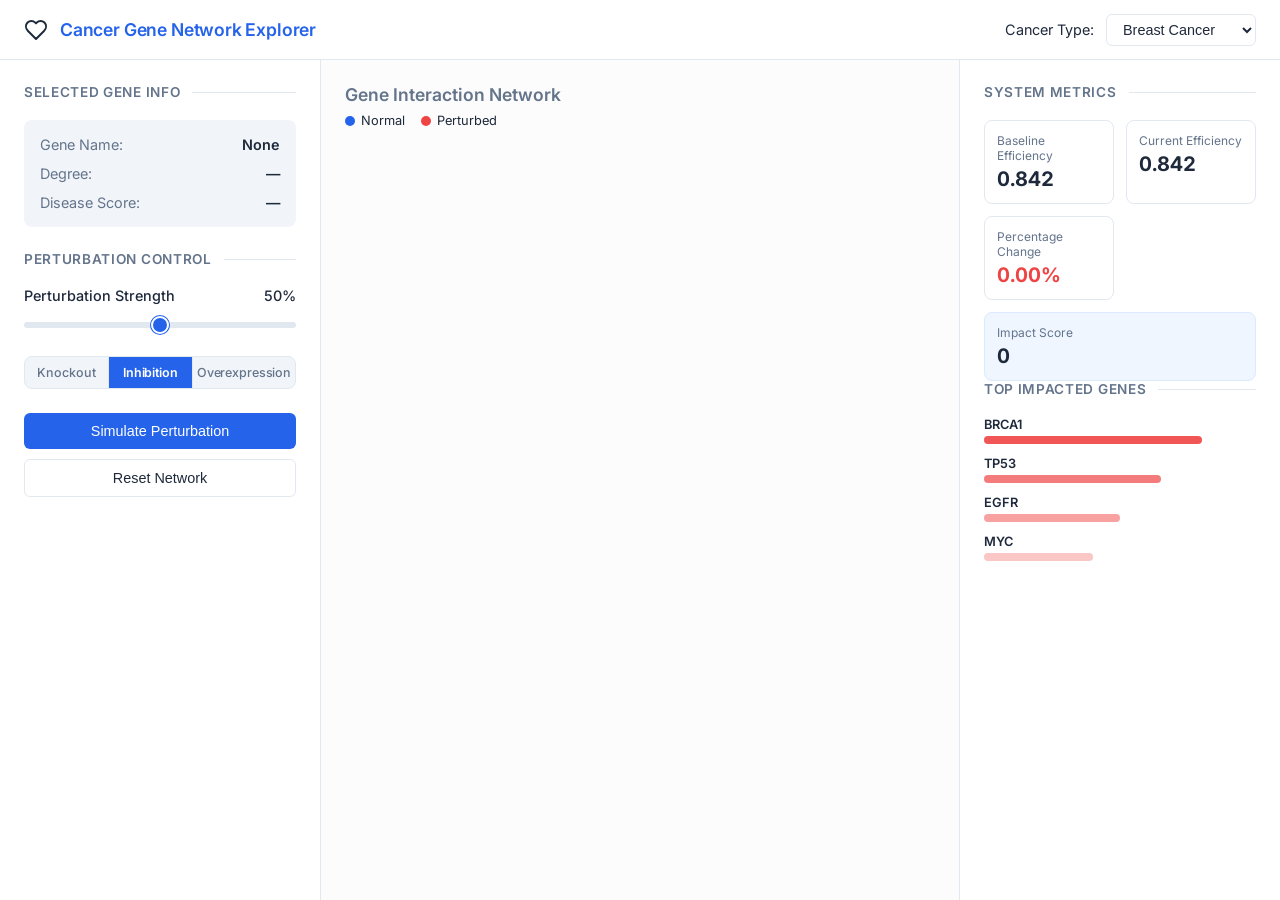
==== Major Project/index.html @ 0decad6a "Initial commit: GeneX breast cancer PPI network app - FastAPI backend + D3 frontend for network pert" ====
<!DOCTYPE html>
<html lang="en">
<head>
    <meta charset="UTF-8">
    <meta name="viewport" content="width=device-width, initial-scale=1.0">
    <title>Cancer Gene Network Explorer | Research Dashboard</title>
    <link rel="preconnect" href="https://fonts.googleapis.com">
    <link rel="preconnect" href="https://fonts.gstatic.com" crossorigin>
    <link href="https://fonts.googleapis.com/css2?family=Inter:wght@300;400;500;600;700&display=swap" rel="stylesheet">
    <link rel="stylesheet" href="style.css">
    <script src="https://d3js.org/d3.v7.min.js"></script>
</head>
<body>
    <header class="top-header">
        <div class="logo-area">
            <svg class="icon" width="24" height="24" viewBox="0 0 24 24" fill="none" stroke="currentColor" stroke-width="2" stroke-linecap="round" stroke-linejoin="round"><path d="M20.42 4.58a5.4 5.4 0 0 0-7.65 0l-.77.78-.77-.78a5.4 5.4 0 0 0-7.65 0C1.46 6.7 1.33 10.28 4 13l8 8 8-8c2.67-2.72 2.54-6.3.42-8.42z"></path></svg>
            <h1>Cancer Gene Network Explorer</h1>
        </div>
        <div class="header-controls">
            <label for="cancer-type">Cancer Type:</label>
            <select id="cancer-type" class="custom-select">
                <option value="breast" selected>Breast Cancer</option>
                <option value="lung">Lung Cancer</option>
                <option value="prostate">Prostate Cancer</option>
                <option value="leukemia">Leukemia</option>
            </select>
        </div>
    </header>

    <main class="dashboard-layout">
        <!-- Left Panel: Control Panel -->
        <aside class="panel left-panel">
            <section class="panel-section">
                <h2 class="section-title">Selected Gene Info</h2>
                <div class="info-card">
                    <div class="info-row">
                        <span class="label">Gene Name:</span>
                        <span id="gene-name" class="value">None</span>
                    </div>
                    <div class="info-row">
                        <span class="label">Degree:</span>
                        <span id="gene-degree" class="value">—</span>
                    </div>
                    <div class="info-row">
                        <span class="label">Disease Score:</span>
                        <span id="gene-score" class="value">—</span>
                    </div>
                </div>
            </section>

            <section class="panel-section">
                <h2 class="section-title">Perturbation Control</h2>
                <div id="slider-group" class="control-group">
                    <div class="slider-header">
                        <label for="strength-slider">Perturbation Strength</label>
                        <span id="slider-value">50%</span>
                    </div>
                    <input type="range" id="strength-slider" min="0" max="100" value="50" class="styled-slider">
                </div>

                <!-- Perturbation Type Toggle -->
                <div class="control-group">
                    <div class="perturb-toggle">
                        <button class="perturb-btn" data-type="knockout">Knockout</button>
                        <button class="perturb-btn active" data-type="inhibition">Inhibition</button>
                        <button class="perturb-btn" data-type="overexpression">Overexpression</button>
                    </div>
                </div>

                <div class="button-group">
                    <button id="btn-simulate" class="btn btn-primary">Simulate Perturbation</button>
                    <button id="btn-reset" class="btn btn-outline">Reset Network</button>
                </div>
            </section>
        </aside>

        <!-- Center Panel: Visualization Area -->
        <section class="panel center-panel">
            <div id="network-container">
                <div class="viz-header">
                    <span class="viz-title">Gene Interaction Network</span>
                    <div class="viz-legend">
                        <span class="legend-item"><span class="node-dot blue"></span> Normal</span>
                        <span class="legend-item"><span class="node-dot red"></span> Perturbed</span>
                    </div>
                </div>
                <!-- SVG injected by D3 -->
                <svg id="network-svg"></svg>
            </div>
        </section>

        <!-- Right Panel: Metrics Panel -->
        <aside class="panel right-panel">
            <section class="panel-section">
                <h2 class="section-title">System Metrics</h2>
                <div class="metrics-grid">
                    <div class="metric-card">
                        <span class="metric-label">Baseline Efficiency</span>
                        <span id="metric-baseline" class="metric-value">0.842</span>
                    </div>
                    <div class="metric-card">
                        <span class="metric-label">Current Efficiency</span>
                        <span id="metric-current" class="metric-value">0.842</span>
                    </div>
                    <div class="metric-card">
                        <span class="metric-label">Percentage Change</span>
                        <span id="metric-change" class="metric-value highlight">0.00%</span>
                    </div>
                    <div class="metric-card info-box">
                        <span class="metric-label">Impact Score</span>
                        <span id="metric-impact" class="metric-value">0</span>
                    </div>
                </div>
            </section>

            <section class="panel-section">
                <h2 class="section-title">Top Impacted Genes</h2>
                <div id="impact-chart-container">
                    <!-- Chart injected by script -->
                    <div class="chart-placeholder">
                        <div class="bar-row"><span>BRCA1</span> <div class="bar" style="width: 80%"></div></div>
                        <div class="bar-row"><span>TP53</span> <div class="bar" style="width: 65%"></div></div>
                        <div class="bar-row"><span>EGFR</span> <div class="bar" style="width: 50%"></div></div>
                        <div class="bar-row"><span>MYC</span> <div class="bar" style="width: 40%"></div></div>
                    </div>
                </div>
            </section>
        </aside>
    </main>

    <script src="app.js"></script>
</body>
</html>
---- Major Project/style.css ----
:root {
    --bg-primary: #f8fafc;
    --surface: #ffffff;
    --text-main: #1e293b;
    --text-muted: #64748b;
    --border: #e2e8f0;
    --primary: #2563eb;
    --primary-hover: #1d4ed8;
    --accent: #ef4444;
    --accent-glow: rgba(239, 68, 68, 0.1);
    --shadow-sm: 0 1px 2px 0 rgb(0 0 0 / 0.05);
    --shadow-md: 0 4px 6px -1px rgb(0 0 0 / 0.1);
    --font-inter: 'Inter', sans-serif;
}

* {
    margin: 0;
    padding: 0;
    box-sizing: border-box;
}

body {
    background-color: var(--bg-primary);
    color: var(--text-main);
    font-family: var(--font-inter);
    height: 100vh;
    display: flex;
    flex-direction: column;
    overflow: hidden;
}

/* Header */
.top-header {
    height: 60px;
    background: var(--surface);
    border-bottom: 1px solid var(--border);
    display: flex;
    align-items: center;
    justify-content: space-between;
    padding: 0 24px;
    z-index: 10;
}

.logo-area {
    display: flex;
    align-items: center;
    gap: 12px;
}

.logo-area h1 {
    font-size: 1.1rem;
    font-weight: 600;
    letter-spacing: -0.01em;
    color: var(--primary);
}

.header-controls {
    display: flex;
    align-items: center;
    gap: 12px;
    font-size: 0.9rem;
}

.custom-select {
    padding: 6px 12px;
    border: 1px solid var(--border);
    border-radius: 6px;
    background-color: var(--surface);
    font-size: 0.9rem;
    color: var(--text-main);
    outline: none;
    cursor: pointer;
}

/* Main Layout */
.dashboard-layout {
    flex: 1;
    display: grid;
    grid-template-columns: 320px 1fr 320px;
    gap: 1px;
    background-color: var(--border);
}

.panel {
    background-color: var(--surface);
    height: 100%;
    overflow-y: auto;
    padding: 24px;
}

/* Panel Typography */
.section-title {
    font-size: 0.85rem;
    text-transform: uppercase;
    letter-spacing: 0.05em;
    color: var(--text-muted);
    font-weight: 600;
    margin-bottom: 20px;
    display: flex;
    align-items: center;
}

.section-title::after {
    content: '';
    flex: 1;
    height: 1px;
    background: var(--border);
    margin-left: 12px;
}

/* Left Panel */
.info-card {
    background: #f1f5f9;
    border-radius: 8px;
    padding: 16px;
    margin-bottom: 24px;
}

.info-row {
    display: flex;
    justify-content: space-between;
    margin-bottom: 12px;
    font-size: 0.9rem;
}

.info-row:last-child {
    margin-bottom: 0;
}

.info-row .label {
    color: var(--text-muted);
}

.info-row .value {
    font-weight: 600;
}

/* Form Elements */
.control-group {
    margin-bottom: 24px;
}

.slider-header {
    display: flex;
    justify-content: space-between;
    margin-bottom: 8px;
    font-size: 0.9rem;
    font-weight: 500;
}

.styled-slider {
    width: 100%;
    height: 6px;
    background: #e2e8f0;
    border-radius: 3px;
    appearance: none;
    outline: none;
}

.styled-slider::-webkit-slider-thumb {
    appearance: none;
    width: 18px;
    height: 18px;
    background: var(--primary);
    border-radius: 50%;
    cursor: pointer;
    border: 2px solid white;
    box-shadow: 0 0 0 1px var(--primary);
}

.button-group {
    display: flex;
    flex-direction: column;
    gap: 10px;
}

.btn {
    padding: 10px 16px;
    border-radius: 6px;
    font-size: 0.9rem;
    font-weight: 500;
    cursor: pointer;
    transition: all 0.2s;
    border: none;
}

.btn-primary {
    background-color: var(--primary);
    color: white;
}

.btn-primary:hover {
    background-color: var(--primary-hover);
}

.btn-outline {
    background: transparent;
    border: 1px solid var(--border);
    color: var(--text-main);
}

.btn-outline:hover {
    background: #f1f5f9;
}

/* Center Panel (Visualization) */
.center-panel {
    background-color: #fcfcfc;
    padding: 0;
    position: relative;
    overflow: hidden;
}

#network-container {
    width: 100%;
    height: 100%;
    position: relative;
}

.viz-header {
    position: absolute;
    top: 24px;
    left: 24px;
    pointer-events: none;
}

.viz-title {
    display: block;
    font-size: 1.1rem;
    font-weight: 600;
    color: var(--text-muted);
}

.viz-legend {
    display: flex;
    gap: 16px;
    margin-top: 8px;
    font-size: 0.8rem;
}

.legend-item {
    display: flex;
    align-items: center;
    gap: 6px;
}

.node-dot {
    width: 10px;
    height: 10px;
    border-radius: 50%;
}

.node-dot.blue { background: var(--primary); }
.node-dot.red { background: var(--accent); }

#network-svg {
    width: 100%;
    height: 100%;
}

/* Right Panel Metrics */
.metrics-grid {
    display: grid;
    grid-template-columns: 1fr 1fr;
    gap: 12px;
}

.metric-card {
    background: var(--surface);
    border: 1px solid var(--border);
    padding: 12px;
    border-radius: 8px;
    display: flex;
    flex-direction: column;
}

.metric-label {
    font-size: 0.75rem;
    color: var(--text-muted);
    margin-bottom: 4px;
}

.metric-value {
    font-size: 1.25rem;
    font-weight: 700;
    font-variant-numeric: tabular-nums;
}

.metric-value.highlight {
    color: var(--accent);
}

.info-box {
    grid-column: span 2;
    background: #eff6ff;
    border-color: #dbeafe;
}

/* Chart */
.bar-row {
    display: flex;
    flex-direction: column;
    gap: 4px;
    margin-bottom: 12px;
    font-size: 0.8rem;
}

.bar-row span {
    font-weight: 600;
}

.bar {
    height: 8px;
    background: #cbd5e1;
    border-radius: 4px;
    transition: width 0.5s ease-out;
}

.bar-row:nth-child(1) .bar { background: var(--accent); opacity: 0.9; }
.bar-row:nth-child(2) .bar { background: var(--accent); opacity: 0.7; }
.bar-row:nth-child(3) .bar { background: var(--accent); opacity: 0.5; }
.bar-row:nth-child(4) .bar { background: var(--accent); opacity: 0.3; }

/* Scrollbar */
::-webkit-scrollbar {
    width: 6px;
}
::-webkit-scrollbar-track {
    background: transparent;
}
::-webkit-scrollbar-thumb {
    background: #e2e8f0;
    border-radius: 10px;
}
::-webkit-scrollbar-thumb:hover {
    background: #cbd5e1;
}

/* ── Perturbation Type Toggle ──────────────────────────────── */
.perturb-toggle {
    display: flex;
    gap: 0;
    border-radius: 8px;
    overflow: hidden;
    border: 1px solid var(--border);
    background: #f1f5f9;
    width: 100%;
}

.perturb-btn {
    flex: 1;
    padding: 8px 4px;
    font-size: 0.78rem;
    font-weight: 500;
    font-family: var(--font-inter);
    border: none;
    background: transparent;
    color: var(--text-muted);
    cursor: pointer;
    transition: background 0.2s, color 0.2s;
    white-space: nowrap;
    letter-spacing: -0.01em;
}

.perturb-btn:not(:last-child) {
    border-right: 1px solid var(--border);
}

.perturb-btn:hover:not(.active) {
    background: #e2e8f0;
    color: var(--text-main);
}

.perturb-btn.active {
    background: var(--primary);
    color: #ffffff;
    font-weight: 600;
}

/* ── Inline simulation error ───────────────────────────────── */
#simulate-error {
    color: #ef4444;
    font-size: 0.8rem;
    margin-top: 6px;
    padding: 6px 10px;
    background: rgba(239,68,68,0.06);
    border-radius: 6px;
    border-left: 3px solid #ef4444;
}

/* ── D3 node labels ────────────────────────────────────────── */
.node-label {
    user-select: none;
    pointer-events: none;
    font-family: var(--font-inter);
}
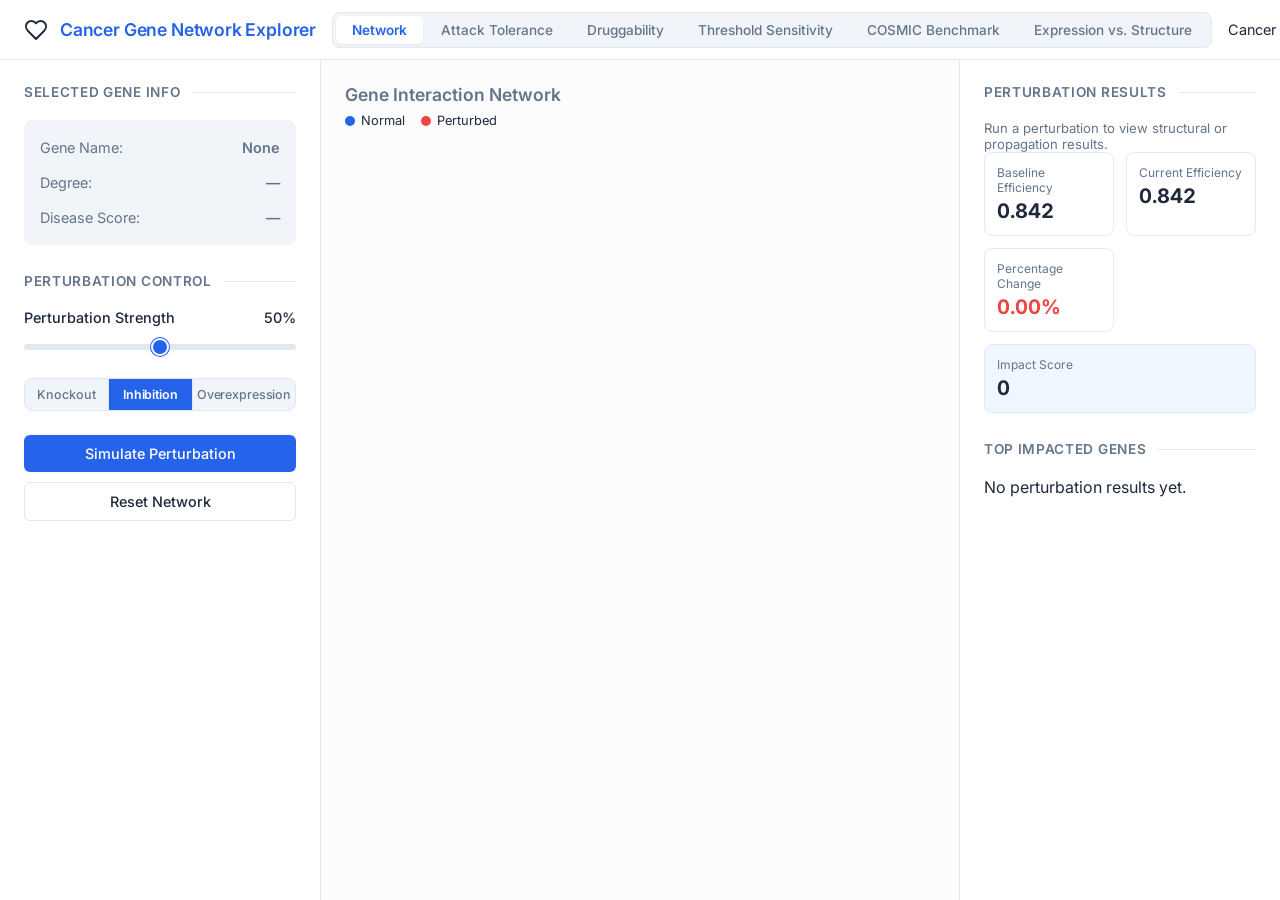
==== commit fca78eda: "Add GenX validation analysis and project updates" ====
--- a/Major Project/index.html
+++ b/Major Project/index.html
@@ -4,6 +4,7 @@
     <meta charset="UTF-8">
     <meta name="viewport" content="width=device-width, initial-scale=1.0">
     <title>Cancer Gene Network Explorer | Research Dashboard</title>
+    <meta name="description" content="Interactive breast cancer PPI network explorer with perturbation analysis, attack tolerance simulation, and druggability assessment.">
     <link rel="preconnect" href="https://fonts.googleapis.com">
     <link rel="preconnect" href="https://fonts.gstatic.com" crossorigin>
     <link href="https://fonts.googleapis.com/css2?family=Inter:wght@300;400;500;600;700&display=swap" rel="stylesheet">
@@ -16,6 +17,14 @@
             <svg class="icon" width="24" height="24" viewBox="0 0 24 24" fill="none" stroke="currentColor" stroke-width="2" stroke-linecap="round" stroke-linejoin="round"><path d="M20.42 4.58a5.4 5.4 0 0 0-7.65 0l-.77.78-.77-.78a5.4 5.4 0 0 0-7.65 0C1.46 6.7 1.33 10.28 4 13l8 8 8-8c2.67-2.72 2.54-6.3.42-8.42z"></path></svg>
             <h1>Cancer Gene Network Explorer</h1>
         </div>
+        <nav class="main-tabs" role="tablist" aria-label="Dashboard sections">
+            <button id="tab-network"    class="tab-btn active"  role="tab" aria-selected="true"  aria-controls="view-network">Network</button>
+            <button id="tab-tolerance" class="tab-btn"          role="tab" aria-selected="false" aria-controls="view-tolerance">Attack Tolerance</button>
+            <button id="tab-druggable" class="tab-btn"          role="tab" aria-selected="false" aria-controls="view-druggable">Druggability</button>
+            <button id="tab-threshold" class="tab-btn"          role="tab" aria-selected="false" aria-controls="view-threshold">Threshold Sensitivity</button>
+            <button id="tab-cosmic"    class="tab-btn"          role="tab" aria-selected="false" aria-controls="view-cosmic">COSMIC Benchmark</button>
+            <button id="tab-expression" class="tab-btn"         role="tab" aria-selected="false" aria-controls="view-expression">Expression vs. Structure</button>
+        </nav>
         <div class="header-controls">
             <label for="cancer-type">Cancer Type:</label>
             <select id="cancer-type" class="custom-select">
@@ -27,105 +36,387 @@
         </div>
     </header>
 
-    <main class="dashboard-layout">
-        <!-- Left Panel: Control Panel -->
-        <aside class="panel left-panel">
-            <section class="panel-section">
-                <h2 class="section-title">Selected Gene Info</h2>
-                <div class="info-card">
-                    <div class="info-row">
-                        <span class="label">Gene Name:</span>
-                        <span id="gene-name" class="value">None</span>
-                    </div>
-                    <div class="info-row">
-                        <span class="label">Degree:</span>
-                        <span id="gene-degree" class="value">—</span>
-                    </div>
-                    <div class="info-row">
-                        <span class="label">Disease Score:</span>
-                        <span id="gene-score" class="value">—</span>
-                    </div>
-                </div>
-            </section>
-
-            <section class="panel-section">
-                <h2 class="section-title">Perturbation Control</h2>
-                <div id="slider-group" class="control-group">
-                    <div class="slider-header">
-                        <label for="strength-slider">Perturbation Strength</label>
-                        <span id="slider-value">50%</span>
-                    </div>
-                    <input type="range" id="strength-slider" min="0" max="100" value="50" class="styled-slider">
-                </div>
-
-                <!-- Perturbation Type Toggle -->
-                <div class="control-group">
-                    <div class="perturb-toggle">
-                        <button class="perturb-btn" data-type="knockout">Knockout</button>
-                        <button class="perturb-btn active" data-type="inhibition">Inhibition</button>
-                        <button class="perturb-btn" data-type="overexpression">Overexpression</button>
-                    </div>
-                </div>
-
-                <div class="button-group">
-                    <button id="btn-simulate" class="btn btn-primary">Simulate Perturbation</button>
-                    <button id="btn-reset" class="btn btn-outline">Reset Network</button>
-                </div>
-            </section>
-        </aside>
-
-        <!-- Center Panel: Visualization Area -->
-        <section class="panel center-panel">
-            <div id="network-container">
-                <div class="viz-header">
-                    <span class="viz-title">Gene Interaction Network</span>
-                    <div class="viz-legend">
-                        <span class="legend-item"><span class="node-dot blue"></span> Normal</span>
-                        <span class="legend-item"><span class="node-dot red"></span> Perturbed</span>
-                    </div>
-                </div>
-                <!-- SVG injected by D3 -->
-                <svg id="network-svg"></svg>
-            </div>
-        </section>
-
-        <!-- Right Panel: Metrics Panel -->
-        <aside class="panel right-panel">
-            <section class="panel-section">
-                <h2 class="section-title">System Metrics</h2>
-                <div class="metrics-grid">
-                    <div class="metric-card">
-                        <span class="metric-label">Baseline Efficiency</span>
-                        <span id="metric-baseline" class="metric-value">0.842</span>
-                    </div>
-                    <div class="metric-card">
-                        <span class="metric-label">Current Efficiency</span>
-                        <span id="metric-current" class="metric-value">0.842</span>
-                    </div>
-                    <div class="metric-card">
-                        <span class="metric-label">Percentage Change</span>
-                        <span id="metric-change" class="metric-value highlight">0.00%</span>
-                    </div>
-                    <div class="metric-card info-box">
-                        <span class="metric-label">Impact Score</span>
-                        <span id="metric-impact" class="metric-value">0</span>
-                    </div>
-                </div>
-            </section>
-
-            <section class="panel-section">
-                <h2 class="section-title">Top Impacted Genes</h2>
-                <div id="impact-chart-container">
-                    <!-- Chart injected by script -->
-                    <div class="chart-placeholder">
-                        <div class="bar-row"><span>BRCA1</span> <div class="bar" style="width: 80%"></div></div>
-                        <div class="bar-row"><span>TP53</span> <div class="bar" style="width: 65%"></div></div>
-                        <div class="bar-row"><span>EGFR</span> <div class="bar" style="width: 50%"></div></div>
-                        <div class="bar-row"><span>MYC</span> <div class="bar" style="width: 40%"></div></div>
-                    </div>
-                </div>
-            </section>
-        </aside>
+    <main class="dashboard-main">
+
+        <!-- ═══════════════════════════════════════════════════════════ -->
+        <!-- VIEW 1: Network / Perturbation (existing)                  -->
+        <!-- ═══════════════════════════════════════════════════════════ -->
+        <div id="view-network" class="view-pane active">
+            <div class="dashboard-layout">
+                <!-- Left Panel: Control Panel -->
+                <aside class="panel left-panel">
+                    <section class="panel-section">
+                        <h2 class="section-title">Selected Gene Info</h2>
+                        <div class="info-card">
+                            <div class="info-row">
+                                <span class="label">Gene Name:</span>
+                                <span id="gene-name" class="value">None</span>
+                            </div>
+                            <div class="info-row">
+                                <span class="label">Degree:</span>
+                                <span id="gene-degree" class="value">—</span>
+                            </div>
+                            <div class="info-row">
+                                <span class="label">Disease Score:</span>
+                                <span id="gene-score" class="value">—</span>
+                            </div>
+                        </div>
+                    </section>
+
+                    <section class="panel-section">
+                        <h2 class="section-title">Perturbation Control</h2>
+                        <div id="slider-group" class="control-group">
+                            <div class="slider-header">
+                                <label for="strength-slider">Perturbation Strength</label>
+                                <span id="slider-value">50%</span>
+                            </div>
+                            <input type="range" id="strength-slider" min="0" max="100" value="50" class="styled-slider">
+                        </div>
+
+                        <div class="control-group">
+                            <div class="perturb-toggle">
+                                <button class="perturb-btn" data-type="knockout">Knockout</button>
+                                <button class="perturb-btn active" data-type="inhibition">Inhibition</button>
+                                <button class="perturb-btn" data-type="overexpression">Overexpression</button>
+                            </div>
+                        </div>
+
+                        <div class="button-group">
+                            <button id="btn-simulate" class="btn btn-primary">Simulate Perturbation</button>
+                            <button id="btn-reset" class="btn btn-outline">Reset Network</button>
+                        </div>
+                    </section>
+                </aside>
+
+                <!-- Center Panel: Visualization Area -->
+                <section class="panel center-panel">
+                    <div id="network-container">
+                        <div class="viz-header">
+                            <span class="viz-title">Gene Interaction Network</span>
+                            <div class="viz-legend">
+                                <span class="legend-item"><span class="node-dot blue"></span> Normal</span>
+                                <span class="legend-item"><span class="node-dot red"></span> Perturbed</span>
+                            </div>
+                        </div>
+                        <!-- SVG injected by D3 -->
+                        <svg id="network-svg"></svg>
+                    </div>
+                </section>
+
+                <!-- Right Panel: Metrics Panel -->
+                <aside class="panel right-panel">
+                    <section class="panel-section">
+                        <h2 id="perturbation-results-title" class="section-title">Perturbation Results</h2>
+                        <p id="perturbation-results-note" class="analysis-subtitle">Run a perturbation to view structural or propagation results.</p>
+                        <div class="metrics-grid">
+                            <div class="metric-card">
+                                <span id="metric-baseline-label" class="metric-label">Baseline Efficiency</span>
+                                <span id="metric-baseline" class="metric-value">0.842</span>
+                            </div>
+                            <div class="metric-card">
+                                <span id="metric-current-label" class="metric-label">Current Efficiency</span>
+                                <span id="metric-current" class="metric-value">0.842</span>
+                            </div>
+                            <div class="metric-card">
+                                <span id="metric-change-label" class="metric-label">Percentage Change</span>
+                                <span id="metric-change" class="metric-value highlight">0.00%</span>
+                            </div>
+                            <div class="metric-card info-box">
+                                <span id="metric-impact-label" class="metric-label">Impact Score</span>
+                                <span id="metric-impact" class="metric-value">0</span>
+                            </div>
+                        </div>
+                    </section>
+
+                    <section class="panel-section">
+                        <h2 id="impact-chart-title" class="section-title">Top Impacted Genes</h2>
+                        <div id="impact-chart-container">
+                            <p class="chart-placeholder">No perturbation results yet.</p>
+                        </div>
+                    </section>
+                </aside>
+            </div>
+        </div>
+
+        <!-- ═══════════════════════════════════════════════════════════ -->
+        <!-- VIEW 2: Attack Tolerance                                   -->
+        <!-- ═══════════════════════════════════════════════════════════ -->
+        <div id="view-tolerance" class="view-pane" aria-hidden="true">
+            <div class="analysis-layout">
+                <!-- Controls sidebar -->
+                <aside class="analysis-sidebar panel">
+                    <section class="panel-section">
+                        <h2 class="section-title">Removal Strategy</h2>
+                        <div class="perturb-toggle strategy-toggle" id="strategy-toggle">
+                            <button class="perturb-btn active" data-strategy="degree"      id="strat-degree">Degree</button>
+                            <button class="perturb-btn"        data-strategy="betweenness" id="strat-betweenness">Betweenness</button>
+                            <button class="perturb-btn"        data-strategy="random"      id="strat-random">Random</button>
+                        </div>
+                    </section>
+
+                    <section class="panel-section">
+                        <h2 class="section-title">Y-Axis Metric</h2>
+                        <div class="perturb-toggle" id="metric-toggle">
+                            <button class="perturb-btn active" data-metric="efficiency"   id="metric-eff">Efficiency</button>
+                            <button class="perturb-btn"        data-metric="lcc_fraction" id="metric-lcc">LCC Fraction</button>
+                        </div>
+                    </section>
+
+                    <section class="panel-section">
+                        <h2 class="section-title">About This Chart</h2>
+                        <div class="info-card tol-caption">
+                            <p>Measures how network <strong>global efficiency</strong> and <strong>largest connected component (LCC)</strong> degrade as nodes are progressively removed.</p>
+                            <p style="margin-top:10px;">Targeted removal (degree/betweenness) degrades the network faster than random removal in <strong>scale-free networks</strong> — a hallmark of biological PPI networks.</p>
+                            <p style="margin-top:10px;">The <strong>shaded band</strong> (random strategy only) shows mean ± 1 std across simulation runs.</p>
+                        </div>
+                    </section>
+                </aside>
+
+                <!-- Chart area -->
+                <section class="panel analysis-main">
+                    <div class="viz-header-bar">
+                        <div>
+                            <span class="analysis-title" id="tol-chart-title">Attack Tolerance — Degree Removal</span>
+                            <span class="analysis-subtitle" id="tol-chart-subtitle">Global efficiency vs. fraction of nodes removed</span>
+                        </div>
+                        <div id="tol-legend" class="chart-legend"></div>
+                    </div>
+                    <div id="tol-loading" class="loading-state" style="display:none;">
+                        <div class="spinner"></div><span>Loading…</span>
+                    </div>
+                    <div id="tol-error" class="error-banner" style="display:none;"></div>
+                    <div id="tol-chart" class="chart-area"></div>
+                </section>
+            </div>
+        </div>
+
+        <!-- ═══════════════════════════════════════════════════════════ -->
+        <!-- VIEW 3: Druggability / Open Targets                        -->
+        <!-- ═══════════════════════════════════════════════════════════ -->
+        <div id="view-druggable" class="view-pane" aria-hidden="true">
+            <div class="analysis-layout">
+                <!-- Controls sidebar -->
+                <aside class="analysis-sidebar panel">
+                    <section class="panel-section">
+                        <h2 class="section-title">Analysis Settings</h2>
+                        <div class="control-group">
+                            <div class="slider-header">
+                                <label for="topn-slider">Top N Genes</label>
+                                <span id="topn-value">20</span>
+                            </div>
+                            <input type="range" id="topn-slider" min="5" max="34" value="20" step="1" class="styled-slider">
+                        </div>
+                        <button id="btn-load-druggable" class="btn btn-primary" style="width:100%;">Load Analysis</button>
+                    </section>
+
+                    <section class="panel-section">
+                        <h2 class="section-title">Data Source</h2>
+                        <div class="info-card tol-caption">
+                            <p>Drug interaction data sourced from <strong>DGIdb</strong> (Drug-Gene Interaction database).</p>
+                            <p style="margin-top:10px;">Gene ranking uses the network's structural impact score (knockout efficiency drop).</p>
+                        </div>
+                    </section>
+                </aside>
+
+                <!-- Main content -->
+                <section class="panel analysis-main drug-main">
+                    <div id="drug-loading" class="loading-state" style="display:none;">
+                        <div class="spinner"></div><span>Loading druggability data…</span>
+                    </div>
+                    <div id="drug-error" class="error-banner" style="display:none;"></div>
+
+                    <!-- Methodology note banner -->
+                    <div id="drug-methodology-note" class="methodology-banner" style="display:none;"></div>
+
+                    <!-- Sub-tabs -->
+                    <div id="drug-content" style="display:none;">
+                        <div class="drug-subtabs">
+                            <button class="drug-subtab active" id="subtab-druggable" data-target="drug-table-druggable">
+                                <svg width="14" height="14" viewBox="0 0 24 24" fill="none" stroke="currentColor" stroke-width="2"><path d="M9 12l2 2 4-4m6 2a9 9 0 11-18 0 9 9 0 0118 0z"/></svg>
+                                Genes with Known Drug Interactions
+                                <span class="subtab-count" id="count-druggable">—</span>
+                            </button>
+                            <button class="drug-subtab" id="subtab-open" data-target="drug-table-open">
+                                <svg width="14" height="14" viewBox="0 0 24 24" fill="none" stroke="currentColor" stroke-width="2"><circle cx="12" cy="12" r="10"/><path d="M12 8v4m0 4h.01"/></svg>
+                                High-Impact Genes Without Known Drug Interactions
+                                <span class="subtab-count" id="count-open">—</span>
+                            </button>
+                        </div>
+
+                        <div id="drug-table-druggable" class="drug-table-panel">
+                            <div id="druggable-table-body"></div>
+                        </div>
+                        <div id="drug-table-open" class="drug-table-panel" style="display:none;">
+                            <div class="open-targets-notice">
+                                <svg width="16" height="16" viewBox="0 0 24 24" fill="none" stroke="currentColor" stroke-width="2"><circle cx="12" cy="12" r="10"/><path d="M12 8v4m0 4h.01"/></svg>
+                                These genes rank highly by network impact but were <strong>not found in the imported DGIdb dataset</strong>.
+                                This does <strong>not</strong> mean they are undruggable — they may have drug interactions not yet captured in DGIdb, or may be strong candidates for novel therapeutic targeting.
+                            </div>
+                            <div id="open-table-body"></div>
+                        </div>
+                    </div>
+                </section>
+            </div>
+        </div>
+
+        <!-- ═══════════════════════════════════════════════════════════ -->
+        <!-- VIEW 4: Threshold Sensitivity                              -->
+        <!-- ═══════════════════════════════════════════════════════════ -->
+        <div id="view-threshold" class="view-pane" aria-hidden="true">
+            <div class="analysis-layout">
+                <aside class="analysis-sidebar panel">
+                    <section class="panel-section">
+                        <h2 class="section-title">Y-Axis Metric</h2>
+                        <div class="perturb-toggle" id="thresh-metric-toggle">
+                            <button class="perturb-btn active" data-tmetric="edge_count">Edges</button>
+                            <button class="perturb-btn"        data-tmetric="node_count">Nodes</button>
+                            <button class="perturb-btn"        data-tmetric="density">Density</button>
+                            <button class="perturb-btn"        data-tmetric="mean_degree">Degree</button>
+                        </div>
+                    </section>
+                    <section class="panel-section">
+                        <h2 class="section-title">About</h2>
+                        <div class="info-card tol-caption">
+                            <p>Shows how network structure changes as the STRING confidence threshold rises. Higher thresholds retain only the most confident interactions, producing sparser but more reliable graphs.</p>
+                            <p style="margin-top:10px;">The <strong>Jaccard chart</strong> shows how similar each threshold's gene set is to the <em>shipping threshold</em> (t=700). A Jaccard of 1.0 means identical edges.</p>
+                            <p style="margin-top:10px;">The <strong>status table</strong> flags any threshold that produced a degraded or empty graph.</p>
+                        </div>
+                    </section>
+                </aside>
+
+                <section class="panel analysis-main">
+                    <div class="viz-header-bar">
+                        <div>
+                            <span class="analysis-title">Threshold Sensitivity Analysis</span>
+                            <span class="analysis-subtitle">STRING confidence threshold vs. network topology metrics</span>
+                        </div>
+                    </div>
+                    <div id="thresh-loading" class="loading-state" style="display:none;"><div class="spinner"></div><span>Loading…</span></div>
+                    <div id="thresh-error" class="error-banner" style="display:none;"></div>
+                    <div id="thresh-content" style="display:none;">
+                        <div id="thresh-main-chart" class="chart-area" style="min-height:240px;"></div>
+                        <div class="thresh-two-col">
+                            <div>
+                                <p class="chart-section-label">Jaccard similarity vs. shipping threshold (t=700)</p>
+                                <div id="thresh-jaccard-chart" class="chart-area" style="min-height:180px;"></div>
+                            </div>
+                            <div>
+                                <p class="chart-section-label">Threshold status summary</p>
+                                <div id="thresh-status-table"></div>
+                            </div>
+                        </div>
+                    </div>
+                </section>
+            </div>
+        </div>
+
+        <!-- ═══════════════════════════════════════════════════════════ -->
+        <!-- VIEW 5: COSMIC Benchmark                                   -->
+        <!-- ═══════════════════════════════════════════════════════════ -->
+        <div id="view-cosmic" class="view-pane" aria-hidden="true">
+            <div class="analysis-layout">
+                <aside class="analysis-sidebar panel">
+                    <section class="panel-section">
+                        <h2 class="section-title">Metric</h2>
+                        <div class="perturb-toggle" id="cosmic-metric-toggle">
+                            <button class="perturb-btn active" data-cmetric="f1">F1 Score</button>
+                            <button class="perturb-btn"        data-cmetric="precision">Precision</button>
+                            <button class="perturb-btn"        data-cmetric="recall">Recall</button>
+                        </div>
+                    </section>
+                    <section class="panel-section">
+                        <h2 class="section-title">About</h2>
+                        <div class="info-card tol-caption">
+                            <p>Benchmarks how well each ranking method (betweenness, degree, impact score) recovers known COSMIC breast cancer driver genes in the network's top-N ranked genes.</p>
+                            <p style="margin-top:10px;">Higher precision means fewer false positives; higher recall means more drivers are captured. F1 is the harmonic mean.</p>
+                        </div>
+                    </section>
+                </aside>
+
+                <section class="panel analysis-main">
+                    <div id="cosmic-loading" class="loading-state" style="display:none;"><div class="spinner"></div><span>Loading…</span></div>
+                    <div id="cosmic-error" class="error-banner" style="display:none;"></div>
+                    <div id="cosmic-content" style="display:none;">
+                        <!-- Methodology note -->
+                        <div id="cosmic-methodology-note" class="methodology-banner"></div>
+                        <!-- Convergence note -->
+                        <div class="cosmic-convergence-note">
+                            <svg width="14" height="14" viewBox="0 0 24 24" fill="none" stroke="currentColor" stroke-width="2"><circle cx="12" cy="12" r="10"/><path d="M12 8v4m0 4h.01"/></svg>
+                            On this network's current size, the three ranking methods converge because COSMIC-annotated genes cluster among the highest-degree hubs regardless of ranking method. Scores will diverge on a larger or less hub-dominated graph.
+                        </div>
+                        <!-- Positive gene counts -->
+                        <div id="cosmic-positives-bar" class="cosmic-positives-bar"></div>
+                        <!-- Grouped bar chart -->
+                        <div class="viz-header-bar" style="margin-top:16px;">
+                            <div>
+                                <span class="analysis-title" id="cosmic-chart-title">COSMIC Benchmark — F1 Score</span>
+                                <span class="analysis-subtitle">Grouped by top-N cutoff, coloured by ranking method</span>
+                            </div>
+                            <div id="cosmic-legend" class="chart-legend"></div>
+                        </div>
+                        <div id="cosmic-chart" class="chart-area" style="min-height:300px;"></div>
+                    </div>
+                </section>
+            </div>
+        </div>
+
+        <!-- ═══════════════════════════════════════════════════════════ -->
+        <!-- VIEW 6: Structural Importance vs. TCGA Expression          -->
+        <!-- ═══════════════════════════════════════════════════════════ -->
+        <div id="view-expression" class="view-pane" aria-hidden="true">
+            <div class="analysis-layout">
+                <aside class="analysis-sidebar panel">
+                    <section class="panel-section">
+                        <h2 class="section-title">Comparison</h2>
+                        <div class="info-card tol-caption">
+                            <p><strong>Structural importance</strong> is the absolute global-efficiency change after a gene knockout.</p>
+                            <p style="margin-top:10px;"><strong>Tumor expression</strong> is median RNA-seq expression across the TCGA BRCA PanCancer Atlas cohort.</p>
+                            <p style="margin-top:10px;">The x-axis uses median expression z-score, which measures expression relative to the study's reference population.</p>
+                        </div>
+                    </section>
+                    <section class="panel-section">
+                        <h2 class="section-title">Interpretation</h2>
+                        <div class="info-card tol-caption">
+                            <p>Spearman rho tests whether genes with higher expression tend to have higher structural impact. It describes association only; it does not establish causation.</p>
+                        </div>
+                    </section>
+                </aside>
+
+                <section class="panel analysis-main">
+                    <div id="expression-loading" class="loading-state" style="display:none;"><div class="spinner"></div><span>Calculating structural-expression correlation…</span></div>
+                    <div id="expression-error" class="error-banner" style="display:none;"></div>
+                    <div id="expression-content" style="display:none;">
+                        <div id="expression-methodology-note" class="methodology-banner"></div>
+                        <div class="expression-summary">
+                            <div class="expression-stat">
+                                <span class="expression-stat-value" id="expression-rho">—</span>
+                                <span class="expression-stat-label">Spearman rho</span>
+                            </div>
+                            <div class="cosmic-divider"></div>
+                            <div class="expression-stat">
+                                <span class="expression-stat-value" id="expression-pvalue">—</span>
+                                <span class="expression-stat-label">P-value</span>
+                            </div>
+                            <div class="cosmic-divider"></div>
+                            <div class="expression-stat">
+                                <span class="expression-stat-value" id="expression-gene-count">—</span>
+                                <span class="expression-stat-label">Genes compared</span>
+                            </div>
+                            <p id="expression-interpretation" class="expression-interpretation"></p>
+                            <p id="expression-raw-correlation" class="expression-interpretation"></p>
+                        </div>
+                        <div class="viz-header-bar" style="margin-top:16px;">
+                            <div>
+                                <span class="analysis-title">Structural Importance vs. Real Tumor Expression</span>
+                                <span class="analysis-subtitle">Each point is one gene in the current breast-cancer network</span>
+                            </div>
+                        </div>
+                        <div id="expression-scatter" class="chart-area" style="min-height:380px;"></div>
+                    </div>
+                </section>
+            </div>
+        </div>
+
     </main>
 
     <script src="app.js"></script>
--- a/Major Project/style.css
+++ b/Major Project/style.css
@@ -6,8 +6,11 @@
     --border: #e2e8f0;
     --primary: #2563eb;
     --primary-hover: #1d4ed8;
+    --primary-light: #eff6ff;
     --accent: #ef4444;
     --accent-glow: rgba(239, 68, 68, 0.1);
+    --success: #10b981;
+    --warning: #f59e0b;
     --shadow-sm: 0 1px 2px 0 rgb(0 0 0 / 0.05);
     --shadow-md: 0 4px 6px -1px rgb(0 0 0 / 0.1);
     --font-inter: 'Inter', sans-serif;
@@ -29,7 +32,7 @@
     overflow: hidden;
 }
 
-/* Header */
+/* ── Header ──────────────────────────────────────────────────── */
 .top-header {
     height: 60px;
     background: var(--surface);
@@ -39,12 +42,14 @@
     justify-content: space-between;
     padding: 0 24px;
     z-index: 10;
+    gap: 16px;
 }
 
 .logo-area {
     display: flex;
     align-items: center;
     gap: 12px;
+    flex-shrink: 0;
 }
 
 .logo-area h1 {
@@ -52,6 +57,43 @@
     font-weight: 600;
     letter-spacing: -0.01em;
     color: var(--primary);
+    white-space: nowrap;
+}
+
+/* ── Main Nav Tabs ───────────────────────────────────────────── */
+.main-tabs {
+    display: flex;
+    gap: 2px;
+    background: #f1f5f9;
+    border-radius: 8px;
+    padding: 3px;
+    border: 1px solid var(--border);
+}
+
+.tab-btn {
+    padding: 6px 16px;
+    border-radius: 6px;
+    font-size: 0.85rem;
+    font-weight: 500;
+    font-family: var(--font-inter);
+    border: none;
+    background: transparent;
+    color: var(--text-muted);
+    cursor: pointer;
+    transition: background 0.18s, color 0.18s, box-shadow 0.18s;
+    white-space: nowrap;
+}
+
+.tab-btn:hover:not(.active) {
+    background: #e2e8f0;
+    color: var(--text-main);
+}
+
+.tab-btn.active {
+    background: var(--surface);
+    color: var(--primary);
+    font-weight: 600;
+    box-shadow: var(--shadow-sm);
 }
 
 .header-controls {
@@ -59,6 +101,7 @@
     align-items: center;
     gap: 12px;
     font-size: 0.9rem;
+    flex-shrink: 0;
 }
 
 .custom-select {
@@ -72,13 +115,35 @@
     cursor: pointer;
 }
 
-/* Main Layout */
+/* ── Main container ──────────────────────────────────────────── */
+.dashboard-main {
+    flex: 1;
+    overflow: hidden;
+    position: relative;
+}
+
+.view-pane {
+    display: none;
+    width: 100%;
+    height: 100%;
+    position: absolute;
+    top: 0;
+    left: 0;
+}
+
+.view-pane.active {
+    display: flex;
+    flex-direction: column;
+}
+
+/* ── Network view layout ─────────────────────────────────────── */
 .dashboard-layout {
     flex: 1;
     display: grid;
     grid-template-columns: 320px 1fr 320px;
     gap: 1px;
     background-color: var(--border);
+    height: 100%;
 }
 
 .panel {
@@ -108,13 +173,23 @@
     margin-left: 12px;
 }
 
+.panel-section {
+    margin-bottom: 28px;
+}
+
 /* Left Panel */
 .info-card {
     background: #f1f5f9;
     border-radius: 8px;
     padding: 16px;
     margin-bottom: 24px;
-}
+    font-size: 0.87rem;
+    line-height: 1.6;
+    color: var(--text-muted);
+}
+
+.info-card p { color: var(--text-muted); }
+.info-card strong { color: var(--text-main); }
 
 .info-row {
     display: flex;
@@ -123,22 +198,12 @@
     font-size: 0.9rem;
 }
 
-.info-row:last-child {
-    margin-bottom: 0;
-}
-
-.info-row .label {
-    color: var(--text-muted);
-}
-
-.info-row .value {
-    font-weight: 600;
-}
+.info-row:last-child { margin-bottom: 0; }
+.info-row .label { color: var(--text-muted); }
+.info-row .value { font-weight: 600; }
 
 /* Form Elements */
-.control-group {
-    margin-bottom: 24px;
-}
+.control-group { margin-bottom: 24px; }
 
 .slider-header {
     display: flex;
@@ -182,26 +247,19 @@
     cursor: pointer;
     transition: all 0.2s;
     border: none;
-}
-
-.btn-primary {
-    background-color: var(--primary);
-    color: white;
-}
-
-.btn-primary:hover {
-    background-color: var(--primary-hover);
-}
+    font-family: var(--font-inter);
+}
+
+.btn-primary { background-color: var(--primary); color: white; }
+.btn-primary:hover { background-color: var(--primary-hover); }
+.btn-primary:disabled { opacity: 0.6; cursor: not-allowed; }
 
 .btn-outline {
     background: transparent;
     border: 1px solid var(--border);
     color: var(--text-main);
 }
-
-.btn-outline:hover {
-    background: #f1f5f9;
-}
+.btn-outline:hover { background: #f1f5f9; }
 
 /* Center Panel (Visualization) */
 .center-panel {
@@ -222,6 +280,7 @@
     top: 24px;
     left: 24px;
     pointer-events: none;
+    z-index: 2;
 }
 
 .viz-title {
@@ -286,9 +345,7 @@
     font-variant-numeric: tabular-nums;
 }
 
-.metric-value.highlight {
-    color: var(--accent);
-}
+.metric-value.highlight { color: var(--accent); }
 
 .info-box {
     grid-column: span 2;
@@ -304,42 +361,27 @@
     margin-bottom: 12px;
     font-size: 0.8rem;
 }
-
-.bar-row span {
-    font-weight: 600;
-}
-
+.bar-row span { font-weight: 600; }
 .bar {
     height: 8px;
     background: #cbd5e1;
     border-radius: 4px;
     transition: width 0.5s ease-out;
 }
-
 .bar-row:nth-child(1) .bar { background: var(--accent); opacity: 0.9; }
 .bar-row:nth-child(2) .bar { background: var(--accent); opacity: 0.7; }
 .bar-row:nth-child(3) .bar { background: var(--accent); opacity: 0.5; }
 .bar-row:nth-child(4) .bar { background: var(--accent); opacity: 0.3; }
 
 /* Scrollbar */
-::-webkit-scrollbar {
-    width: 6px;
-}
-::-webkit-scrollbar-track {
-    background: transparent;
-}
-::-webkit-scrollbar-thumb {
-    background: #e2e8f0;
-    border-radius: 10px;
-}
-::-webkit-scrollbar-thumb:hover {
-    background: #cbd5e1;
-}
-
-/* ── Perturbation Type Toggle ──────────────────────────────── */
+::-webkit-scrollbar { width: 6px; }
+::-webkit-scrollbar-track { background: transparent; }
+::-webkit-scrollbar-thumb { background: #e2e8f0; border-radius: 10px; }
+::-webkit-scrollbar-thumb:hover { background: #cbd5e1; }
+
+/* ── Perturbation Toggle ─────────────────────────────────────── */
 .perturb-toggle {
     display: flex;
-    gap: 0;
     border-radius: 8px;
     overflow: hidden;
     border: 1px solid var(--border);
@@ -362,22 +404,11 @@
     letter-spacing: -0.01em;
 }
 
-.perturb-btn:not(:last-child) {
-    border-right: 1px solid var(--border);
-}
-
-.perturb-btn:hover:not(.active) {
-    background: #e2e8f0;
-    color: var(--text-main);
-}
-
-.perturb-btn.active {
-    background: var(--primary);
-    color: #ffffff;
-    font-weight: 600;
-}
-
-/* ── Inline simulation error ───────────────────────────────── */
+.perturb-btn:not(:last-child) { border-right: 1px solid var(--border); }
+.perturb-btn:hover:not(.active) { background: #e2e8f0; color: var(--text-main); }
+.perturb-btn.active { background: var(--primary); color: #ffffff; font-weight: 600; }
+
+/* ── Inline error ──────────────────────────────────────────────── */
 #simulate-error {
     color: #ef4444;
     font-size: 0.8rem;
@@ -388,9 +419,564 @@
     border-left: 3px solid #ef4444;
 }
 
-/* ── D3 node labels ────────────────────────────────────────── */
+/* ── D3 node labels ─────────────────────────────────────────── */
 .node-label {
     user-select: none;
     pointer-events: none;
     font-family: var(--font-inter);
 }
+
+/* ═══════════════════════════════════════════════════════════════
+   ANALYSIS VIEWS (Tolerance + Druggability)
+═══════════════════════════════════════════════════════════════ */
+.analysis-layout {
+    flex: 1;
+    display: grid;
+    grid-template-columns: 280px 1fr;
+    gap: 1px;
+    background: var(--border);
+    height: 100%;
+}
+
+.analysis-sidebar {
+    height: 100%;
+    overflow-y: auto;
+    padding: 24px;
+    background: var(--surface);
+}
+
+.analysis-main {
+    height: 100%;
+    overflow-y: auto;
+    padding: 28px 32px;
+    background: var(--surface);
+    display: flex;
+    flex-direction: column;
+    gap: 20px;
+}
+
+/* ── Viz header bar ─────────────────────────────────────────── */
+.viz-header-bar {
+    display: flex;
+    align-items: flex-start;
+    justify-content: space-between;
+    flex-wrap: wrap;
+    gap: 12px;
+    flex-shrink: 0;
+}
+
+.analysis-title {
+    display: block;
+    font-size: 1.05rem;
+    font-weight: 600;
+    color: var(--text-main);
+}
+
+.analysis-subtitle {
+    display: block;
+    font-size: 0.82rem;
+    color: var(--text-muted);
+    margin-top: 3px;
+}
+
+/* ── Chart area ─────────────────────────────────────────────── */
+.chart-area {
+    flex: 1;
+    min-height: 320px;
+    position: relative;
+}
+
+.chart-legend {
+    display: flex;
+    gap: 16px;
+    flex-wrap: wrap;
+    align-items: center;
+}
+
+.legend-line {
+    display: flex;
+    align-items: center;
+    gap: 6px;
+    font-size: 0.8rem;
+    color: var(--text-muted);
+}
+
+.legend-line-swatch {
+    width: 24px;
+    height: 3px;
+    border-radius: 2px;
+}
+
+/* ── Tolerance caption card ──────────────────────────────────── */
+.tol-caption {
+    font-size: 0.82rem;
+    line-height: 1.65;
+}
+
+/* ── Loading / Error states ──────────────────────────────────── */
+.loading-state {
+    display: flex;
+    align-items: center;
+    gap: 12px;
+    color: var(--text-muted);
+    font-size: 0.9rem;
+    padding: 32px 0;
+    flex-shrink: 0;
+}
+
+.spinner {
+    width: 20px;
+    height: 20px;
+    border: 2px solid var(--border);
+    border-top-color: var(--primary);
+    border-radius: 50%;
+    animation: spin 0.7s linear infinite;
+    flex-shrink: 0;
+}
+
+@keyframes spin { to { transform: rotate(360deg); } }
+
+.error-banner {
+    background: rgba(239,68,68,0.06);
+    border: 1px solid rgba(239,68,68,0.2);
+    border-left: 3px solid #ef4444;
+    color: #b91c1c;
+    padding: 12px 16px;
+    border-radius: 6px;
+    font-size: 0.88rem;
+    flex-shrink: 0;
+}
+
+/* ── Methodology banner ──────────────────────────────────────── */
+.methodology-banner {
+    background: #fffbeb;
+    border: 1px solid #fde68a;
+    border-left: 3px solid var(--warning);
+    color: #92400e;
+    padding: 12px 16px;
+    border-radius: 6px;
+    font-size: 0.83rem;
+    line-height: 1.6;
+    flex-shrink: 0;
+}
+
+.methodology-banner strong { color: #78350f; }
+
+/* ═══════════════════════════════════════════════════════════════
+   DRUGGABILITY VIEW
+═══════════════════════════════════════════════════════════════ */
+.drug-main {
+    gap: 0;
+}
+
+.drug-subtabs {
+    display: flex;
+    gap: 0;
+    border-bottom: 2px solid var(--border);
+    margin-bottom: 0;
+    flex-shrink: 0;
+}
+
+.drug-subtab {
+    display: flex;
+    align-items: center;
+    gap: 7px;
+    padding: 12px 18px;
+    font-size: 0.85rem;
+    font-weight: 500;
+    font-family: var(--font-inter);
+    border: none;
+    background: transparent;
+    color: var(--text-muted);
+    cursor: pointer;
+    border-bottom: 2px solid transparent;
+    margin-bottom: -2px;
+    transition: color 0.18s, border-color 0.18s;
+    white-space: nowrap;
+}
+
+.drug-subtab svg { flex-shrink: 0; }
+.drug-subtab:hover:not(.active) { color: var(--text-main); background: #f8fafc; }
+.drug-subtab.active { color: var(--primary); border-bottom-color: var(--primary); font-weight: 600; }
+
+.subtab-count {
+    background: #e2e8f0;
+    color: var(--text-muted);
+    font-size: 0.72rem;
+    font-weight: 600;
+    padding: 1px 7px;
+    border-radius: 10px;
+    min-width: 24px;
+    text-align: center;
+}
+
+.drug-subtab.active .subtab-count {
+    background: #dbeafe;
+    color: var(--primary);
+}
+
+.drug-table-panel {
+    flex: 1;
+    overflow-y: auto;
+    padding: 20px 0;
+}
+
+/* ── Gene table ─────────────────────────────────────────────── */
+.gene-table {
+    width: 100%;
+    border-collapse: collapse;
+    font-size: 0.85rem;
+}
+
+.gene-table th {
+    text-align: left;
+    padding: 8px 12px;
+    font-size: 0.75rem;
+    font-weight: 600;
+    text-transform: uppercase;
+    letter-spacing: 0.04em;
+    color: var(--text-muted);
+    border-bottom: 2px solid var(--border);
+    white-space: nowrap;
+    background: var(--surface);
+    position: sticky;
+    top: 0;
+    z-index: 1;
+}
+
+.gene-table td {
+    padding: 10px 12px;
+    border-bottom: 1px solid var(--border);
+    vertical-align: top;
+    color: var(--text-main);
+}
+
+.gene-table tbody tr:hover td { background: #f8fafc; }
+.gene-table tbody tr:last-child td { border-bottom: none; }
+
+.gene-symbol-cell {
+    font-weight: 700;
+    color: var(--primary);
+    font-size: 0.9rem;
+    white-space: nowrap;
+}
+
+.rank-badge {
+    display: inline-block;
+    background: #f1f5f9;
+    color: var(--text-muted);
+    font-size: 0.72rem;
+    font-weight: 600;
+    padding: 2px 6px;
+    border-radius: 4px;
+    min-width: 28px;
+    text-align: center;
+}
+
+.score-bar-cell {
+    min-width: 120px;
+}
+
+.score-bar-wrap {
+    display: flex;
+    align-items: center;
+    gap: 8px;
+}
+
+.score-bar-track {
+    flex: 1;
+    height: 6px;
+    background: #e2e8f0;
+    border-radius: 3px;
+    overflow: hidden;
+}
+
+.score-bar-fill {
+    height: 100%;
+    border-radius: 3px;
+    background: var(--primary);
+    transition: width 0.6s ease;
+}
+
+.score-bar-label {
+    font-size: 0.78rem;
+    color: var(--text-muted);
+    font-variant-numeric: tabular-nums;
+    white-space: nowrap;
+    min-width: 36px;
+    text-align: right;
+}
+
+/* Drug chips */
+.drug-chips {
+    display: flex;
+    flex-wrap: wrap;
+    gap: 4px;
+}
+
+.drug-chip {
+    background: #eff6ff;
+    color: #1e40af;
+    border: 1px solid #bfdbfe;
+    font-size: 0.72rem;
+    font-weight: 500;
+    padding: 2px 8px;
+    border-radius: 12px;
+    white-space: nowrap;
+}
+
+.drug-chip.approved {
+    background: #ecfdf5;
+    color: #065f46;
+    border-color: #a7f3d0;
+}
+
+/* Approved badge */
+.badge-approved {
+    display: inline-flex;
+    align-items: center;
+    gap: 4px;
+    background: #ecfdf5;
+    color: #065f46;
+    border: 1px solid #a7f3d0;
+    font-size: 0.72rem;
+    font-weight: 600;
+    padding: 3px 9px;
+    border-radius: 12px;
+    white-space: nowrap;
+}
+
+.badge-none {
+    display: inline-block;
+    background: #f8fafc;
+    color: #94a3b8;
+    border: 1px solid #e2e8f0;
+    font-size: 0.72rem;
+    padding: 3px 8px;
+    border-radius: 12px;
+}
+
+/* Source chips */
+.source-chips {
+    display: flex;
+    flex-wrap: wrap;
+    gap: 4px;
+}
+
+.source-chip {
+    background: #f8fafc;
+    color: var(--text-muted);
+    border: 1px solid var(--border);
+    font-size: 0.68rem;
+    padding: 2px 6px;
+    border-radius: 4px;
+    white-space: nowrap;
+}
+
+/* Open targets notice */
+.open-targets-notice {
+    display: flex;
+    gap: 10px;
+    align-items: flex-start;
+    background: #fffbeb;
+    border: 1px solid #fde68a;
+    border-radius: 8px;
+    padding: 14px 16px;
+    font-size: 0.85rem;
+    line-height: 1.6;
+    color: #92400e;
+    margin-bottom: 20px;
+}
+
+.open-targets-notice svg { flex-shrink: 0; margin-top: 2px; color: #d97706; }
+.open-targets-notice strong { color: #78350f; }
+
+/* Empty state */
+.empty-state {
+    text-align: center;
+    padding: 48px 24px;
+    color: var(--text-muted);
+    font-size: 0.9rem;
+}
+
+.empty-state svg { margin-bottom: 12px; opacity: 0.4; }
+
+/* ═══════════════════════════════════════════════════════════════
+   THRESHOLD SENSITIVITY VIEW
+═══════════════════════════════════════════════════════════════ */
+.thresh-two-col {
+    display: grid;
+    grid-template-columns: 1fr 1fr;
+    gap: 24px;
+    margin-top: 20px;
+}
+
+.chart-section-label {
+    font-size: 0.78rem;
+    font-weight: 600;
+    text-transform: uppercase;
+    letter-spacing: 0.05em;
+    color: var(--text-muted);
+    margin-bottom: 10px;
+}
+
+.thresh-status-tbl {
+    width: 100%;
+    border-collapse: collapse;
+    font-size: 0.83rem;
+}
+
+.thresh-status-tbl th {
+    text-align: left;
+    padding: 6px 10px;
+    font-size: 0.72rem;
+    font-weight: 600;
+    text-transform: uppercase;
+    letter-spacing: 0.04em;
+    color: var(--text-muted);
+    border-bottom: 2px solid var(--border);
+    white-space: nowrap;
+    background: var(--surface);
+}
+
+.thresh-status-tbl td {
+    padding: 8px 10px;
+    border-bottom: 1px solid var(--border);
+    vertical-align: middle;
+}
+
+.thresh-status-tbl tbody tr:last-child td { border-bottom: none; }
+.thresh-status-tbl tbody tr:hover td { background: #f8fafc; }
+
+.status-badge {
+    display: inline-flex;
+    align-items: center;
+    gap: 4px;
+    font-size: 0.7rem;
+    font-weight: 600;
+    padding: 3px 8px;
+    border-radius: 10px;
+    white-space: nowrap;
+}
+
+.status-badge.success  { background: #ecfdf5; color: #065f46; border: 1px solid #a7f3d0; }
+.status-badge.degraded { background: #fffbeb; color: #92400e; border: 1px solid #fde68a; }
+.status-badge.empty    { background: #f1f5f9; color: #475569; border: 1px solid #cbd5e1; }
+.status-badge.failed   { background: rgba(239,68,68,0.06); color: #b91c1c; border: 1px solid rgba(239,68,68,0.2); }
+
+.thresh-error-msg {
+    font-size: 0.75rem;
+    color: #b91c1c;
+    margin-top: 2px;
+    font-style: italic;
+}
+
+/* ═══════════════════════════════════════════════════════════════
+   COSMIC BENCHMARK VIEW
+═══════════════════════════════════════════════════════════════ */
+.cosmic-convergence-note {
+    display: flex;
+    gap: 8px;
+    align-items: flex-start;
+    background: #f0f9ff;
+    border: 1px solid #bae6fd;
+    border-left: 3px solid #0284c7;
+    color: #075985;
+    padding: 11px 14px;
+    border-radius: 6px;
+    font-size: 0.83rem;
+    line-height: 1.6;
+    margin-top: 12px;
+    flex-shrink: 0;
+}
+
+.cosmic-convergence-note svg { flex-shrink: 0; margin-top: 2px; color: #0284c7; }
+
+.cosmic-positives-bar {
+    display: flex;
+    align-items: center;
+    gap: 14px;
+    background: #f8fafc;
+    border: 1px solid var(--border);
+    border-radius: 8px;
+    padding: 12px 16px;
+    margin-top: 14px;
+    font-size: 0.85rem;
+    flex-wrap: wrap;
+    flex-shrink: 0;
+}
+
+.cosmic-stat {
+    display: flex;
+    flex-direction: column;
+    align-items: center;
+    gap: 2px;
+}
+
+.cosmic-stat-value {
+    font-size: 1.4rem;
+    font-weight: 700;
+    color: var(--text-main);
+    font-variant-numeric: tabular-nums;
+    line-height: 1;
+}
+
+.cosmic-stat-value.in-graph { color: var(--primary); }
+.cosmic-stat-value.excluded { color: #94a3b8; }
+
+.cosmic-stat-label {
+    font-size: 0.7rem;
+    color: var(--text-muted);
+    text-align: center;
+    white-space: nowrap;
+}
+
+.cosmic-divider {
+    width: 1px;
+    height: 36px;
+    background: var(--border);
+    flex-shrink: 0;
+}
+
+/* ═══════════════════════════════════════════════════════════════
+   STRUCTURAL EXPRESSION VIEW
+═══════════════════════════════════════════════════════════════ */
+.expression-summary {
+    display: flex;
+    align-items: center;
+    gap: 18px;
+    background: #f8fafc;
+    border: 1px solid var(--border);
+    border-radius: 8px;
+    padding: 12px 16px;
+    margin-top: 14px;
+    flex-wrap: wrap;
+}
+
+.expression-stat {
+    display: flex;
+    flex-direction: column;
+    align-items: center;
+    gap: 2px;
+    min-width: 82px;
+}
+
+.expression-stat-value {
+    color: var(--primary);
+    font-size: 1.45rem;
+    font-weight: 700;
+    font-variant-numeric: tabular-nums;
+    line-height: 1;
+}
+
+.expression-stat-label {
+    color: var(--text-muted);
+    font-size: 0.7rem;
+    text-align: center;
+}
+
+.expression-interpretation {
+    color: var(--text-muted);
+    font-size: 0.84rem;
+    margin-left: 4px;
+}
